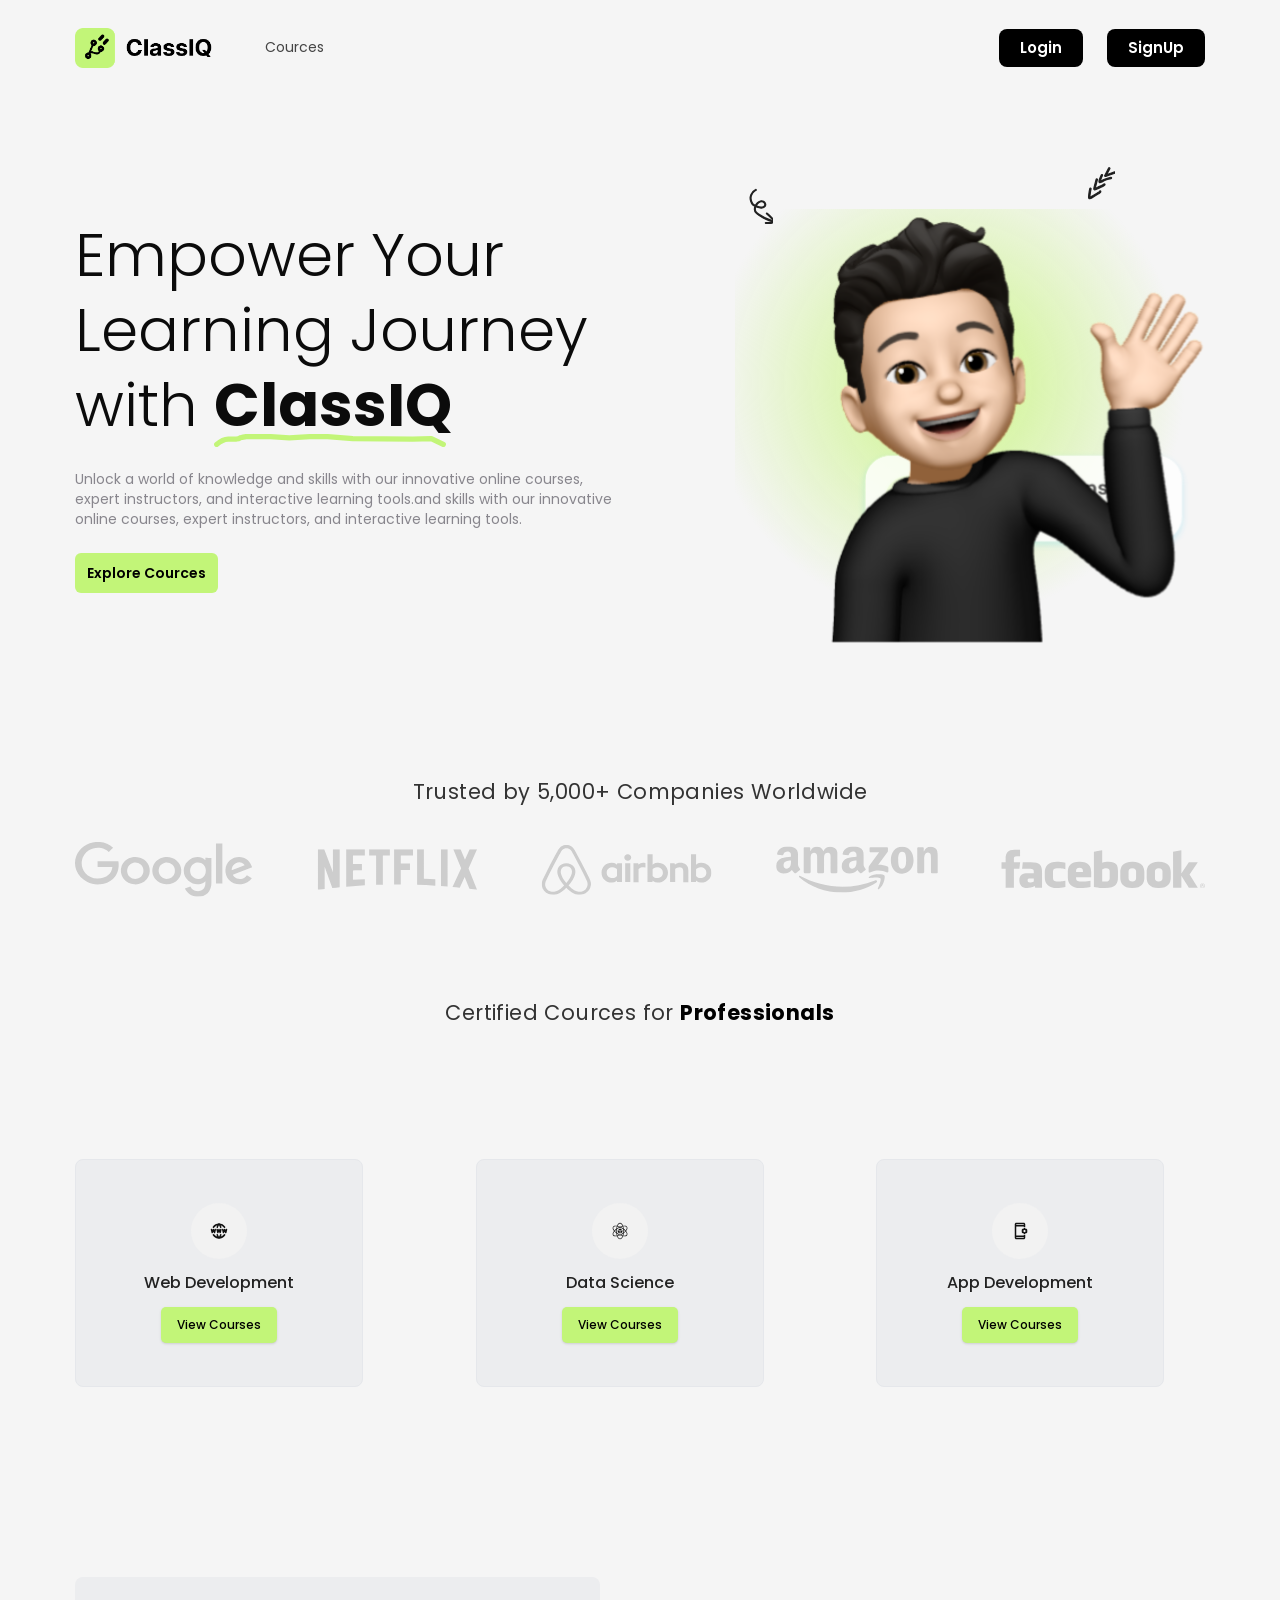
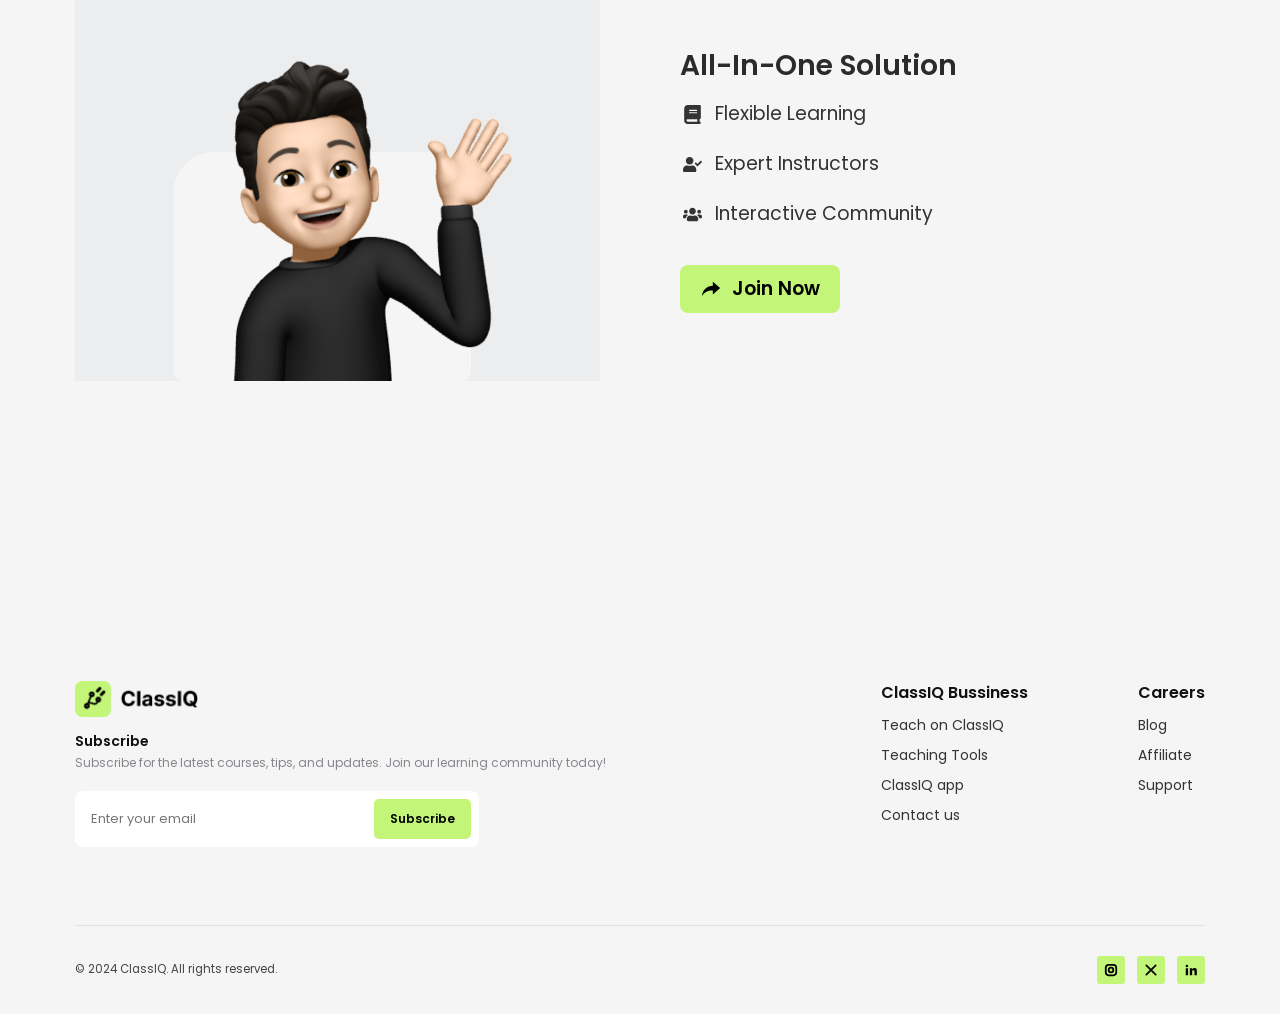
==== index.html @ d876b80f "Initial commit" ====
<!DOCTYPE html>
<html lang="en">

<head>
  <meta charset="UTF-8">
  <meta name="viewport" content="width=device-width, initial-scale=1.0">
  <title>ClassIQ - Empower Your Learning Journey</title>
  <meta name="description" content="Online courses, interactive learning tools, all-in-one solution, flexible learning, interactive community">
  <meta name="keywords" content="ClassIQ, ClassIQ app, ClassIQ Business, ClassIQ Business app, ClassIQ Business app download, ClassIQ Business app download for android, ClassIQ Business app download for ios, ClassIQ Business app download for pc, ClassIQ Business app download for windows, ClassIQ Business app download for mac, ClassIQ Business app download for linux, Teach on ClassIQ, teaching tools, online learning, interactive learning, flexible learning, interactive community, online courses, online classes, online education, online learning platform, online learning app, online learning software, online learning tools, online learning resources, online learning management system, online learning management software">
  <meta name="author" content="ClassIQ Business">
  <link rel="preconnect" href="https://fonts.googleapis.com">
  <link href="https://fonts.googleapis.com/css2?family=Poppins:wght@300;400;500;600;700;800&display=swap"
    rel="stylesheet">
  <link rel="stylesheet" href="css/style.css">
</head>

<body>
<!-- Header -->
  <header class="site-header">
    <div class="container nav">
      <div class="nav-left">
        <a href="index.html" class="brand">
        <span class="brand-icon">
            <img src="assets/logo-CSs2XfzI.png" alt="ClassIQ - Empower Your Learning Journey" data-fallback>
          </span>
      </a>
        <a href="#courses" class="nav-link">Cources</a>
      </div>
      <div class="nav-right">
        <a href="login.html" class="btn btn-dark">Login</a>
        <a href="signup.html" class="btn btn-dark">SignUp</a>
      </div>
    </div>
  </header>
<!-- Header End -->
  <main>
    <!-- Hero -->
    <section class="container hero">
      <div>
        <h1>Empower Your<br>Learning Journey<br>with
          <strong>ClassIQ
            <img src="data:image/svg+xml,%3csvg%20width='262'%20height='15'%20viewBox='0%200%20262%2015'%20fill='none'%20xmlns='http://www.w3.org/2000/svg'%3e%3cpath%20d='M3%2012C8.41799%207.07368%2013.836%205.84211%2015.8677%205.84211H19.254H22.6402H25.3492L28.0582%205.36842L29.4127%204.42105L31.4444%203.94737L36.1852%203H44.3122H63.9524L84.9471%204.42105L107.974%203H128.291L156.735%205.36842L224.46%205.84211L245.455%205.36842L259%2012'%20stroke='%23C2F578'%20stroke-width='6'%20stroke-linecap='round'%20stroke-linejoin='bevel'/%3e%3c/svg%3e" alt="line image" class="highlight-underline" />
          </strong>
        </h1>
        <p>Unlock a world of knowledge and skills with our innovative online courses, expert instructors, and
          interactive learning tools.and skills with our innovative online courses, expert instructors, and interactive
          learning tools.</p>
        <a href="#courses" class="btn btn-lime explore-cources">Explore Cources</a>
      </div>
      <div class="hero-art">
        <svg class="hero__doodle hero__doodle--curl" viewBox="0 0 50 80" fill="none" stroke="currentColor"
          stroke-width="1.400" stroke-linecap="round" stroke-linejoin="round" aria-hidden="true"
          xmlns="http://www.w3.org/2000/svg">
          <path
            d="M27.0622 13.7576C24.3213 15.0766 22.1371 17.5111 20.8952 20.2532C20.3292 21.5251 19.9225 22.8394 19.8081 24.2315C19.6883 25.5368 19.9139 26.934 20.228 28.2125C20.3789 28.8217 20.5899 29.4184 20.8081 29.9886C21.0971 30.7199 21.3861 31.4512 21.7425 32.1434C22.4427 33.4678 23.6138 34.5192 24.8487 35.3315C26.1561 36.1915 27.614 36.8071 29.0806 37.2828C30.7067 37.8009 32.4478 38.2073 34.1533 38.3198C35.9191 38.4199 37.7324 38.0205 39.0778 36.8138C40.2408 35.7576 40.7713 34.1918 40.3544 32.6583C39.9818 31.2789 38.9593 30.0963 37.7564 29.3779C36.4278 28.5976 34.8763 28.4407 33.3835 28.8116C30.2438 29.5978 27.7535 32.4344 26.4567 35.2758C25.7809 36.7461 25.3425 38.3933 25.4178 40.035C25.5178 41.7971 26.2341 43.3819 27.4214 44.6936C28.7007 46.0867 30.3182 47.1716 31.8631 48.2086C33.5266 49.3341 35.2379 50.387 37.0112 51.3141C40.5241 53.1879 44.2422 54.718 48.0594 55.8761C49.0088 56.1572 49.9387 56.4046 50.9022 56.6326C51.7595 56.8323 52.113 55.5039 51.2558 55.3042C44.0397 53.5545 37.1985 50.3967 31.1819 46.0642C29.8691 45.1174 28.4642 44.0891 27.6116 42.6958C26.8565 41.4706 26.6451 40.0202 26.8463 38.6228C27.0687 37.1457 27.6435 35.7339 28.4292 34.492C29.1742 33.2962 30.1318 32.1569 31.2914 31.3275C32.4174 30.5176 33.7329 29.9573 35.1462 29.992C36.3063 30.0162 37.4436 30.6603 38.2374 31.5259C38.9781 32.3774 39.3683 33.477 39.0324 34.5256C38.5991 35.8329 37.234 36.5791 35.9431 36.833C34.2909 37.1615 32.5037 36.7143 30.8954 36.3432C29.5865 36.0233 28.2863 35.5635 27.0481 34.978C25.8435 34.3729 24.6743 33.6349 23.7493 32.6206C22.8704 31.647 22.4163 30.3597 21.9411 29.1521C21.5048 28.0118 21.2829 26.8147 21.1813 25.5927C21.0585 24.4505 21.2404 23.4462 21.564 22.3374C22.3013 19.8877 23.8905 17.5509 25.9813 16.002C26.5478 15.5838 27.1196 15.2523 27.7447 14.935C28.074 14.7665 28.1676 14.3078 27.9921 14.005C27.7972 13.6687 27.3915 13.5892 27.0622 13.7576Z"
            fill="black" />
          <path
            d="M41.436 45.8058C44.037 48.0059 46.4415 50.4097 48.6902 52.9712C49.2342 53.5997 49.7977 54.2618 50.3081 54.9097C50.4978 55.1593 50.7671 55.4301 50.8824 55.7453C50.9657 55.9667 50.8984 56.0057 50.6771 56.089C50.3548 56.2309 50.0201 56.3125 49.6855 56.3941C49.2835 56.5148 48.862 56.6017 48.4406 56.6887C47.6508 56.8769 46.8486 57.0048 46.0269 57.099C44.2099 57.2983 42.3557 57.317 40.5509 57.1496C40.1914 57.1109 39.8586 57.5059 39.8801 57.8531C39.8874 58.2533 40.1903 58.5046 40.5835 58.5239C42.3617 58.6842 44.1557 58.678 45.9461 58.4716C46.8546 58.372 47.7702 58.2458 48.6467 58.0523C49.4631 57.8713 50.3325 57.7043 51.0975 57.3958C51.9562 57.0553 52.4943 56.3166 52.2281 55.3922C51.9674 54.5547 51.2445 53.8502 50.7075 53.1951C49.522 51.7701 48.2692 50.384 46.9686 49.0706C45.5103 47.6013 44.0113 46.1782 42.4309 44.8472C42.1545 44.6029 41.7347 44.5766 41.4639 44.8459C41.1736 45.0816 41.1526 45.5881 41.436 45.8058Z"
            fill="black" />
        </svg>

        <svg class="hero__doodle hero__doodle--sprig" viewBox="0 0 30 34" fill="none" stroke="currentColor"
          stroke-width="1.200" stroke-linecap="round" aria-hidden="true" xmlns="http://www.w3.org/2000/svg">
          <path
            d="M29.5533 4.94173C26.4125 6.01053 23.2716 7.0793 20.1308 8.14809C20.4133 8.43611 20.7224 8.72061 21.0085 9.03529C22.2836 6.58666 23.5819 4.10781 24.8571 1.65918C25.0314 1.33755 24.8112 0.905589 24.4967 0.784621C24.1519 0.640537 23.7964 0.823475 23.6221 1.1451C22.3469 3.59373 21.0486 6.07258 19.7734 8.52121C19.4675 9.07739 20.1587 9.58237 20.6511 9.40838C23.7919 8.33959 26.9328 7.27081 30.0736 6.20202C30.4095 6.07595 30.5697 5.64769 30.4169 5.31529C30.2873 4.95268 29.8928 4.84233 29.5533 4.94173Z"
            fill="black" />
          <path
            d="M25.8618 10.2349C23.457 10.7175 21.0876 11.4666 18.8337 12.4717C17.7067 12.9743 16.5903 13.5568 15.5042 14.1625C15.4278 14.1998 15.2447 14.2513 15.1985 14.3117C15.1291 14.4023 15.1416 14.2921 15.2091 14.3917C15.3174 14.5943 15.298 14.2442 15.3105 14.134C15.476 13.5422 15.6682 12.9469 15.887 12.348C16.3638 11.0366 16.8974 9.74468 17.4915 8.49902C17.8756 7.71538 16.6406 7.2013 16.2564 7.98494C15.6588 9.20394 15.1216 10.4692 14.6715 11.7771C14.4563 12.4026 14.241 13.0281 14.0559 13.6768C13.8904 14.2686 13.7995 15.0132 14.3432 15.4293C14.9171 15.8685 15.5659 15.6466 16.1205 15.3286C16.7018 15.0071 17.2831 14.6857 17.8679 14.3908C19.0873 13.7675 20.3476 13.2472 21.6417 12.7767C23.0654 12.2618 24.5336 11.8766 26.0124 11.5715C26.3555 11.4987 26.6399 11.1896 26.5903 10.8163C26.5744 10.4929 26.2084 10.1888 25.8618 10.2349Z"
            fill="black" />
          <path
            d="M18.9262 17.0447C18.0319 17.869 16.841 18.2987 15.7673 18.7942C14.5408 19.3642 13.3178 19.961 12.0913 20.531C11.4798 20.8294 10.8914 21.0976 10.2799 21.3959C10.1768 21.4368 10.0737 21.4776 9.97418 21.5451C9.79464 21.6232 9.89066 21.5291 9.92441 21.5789C9.92086 21.5522 10.1056 21.7175 10.1056 21.7175C10.1056 21.7175 10.2249 21.1862 10.2409 21.1027C10.5809 19.7823 10.9208 18.4619 11.2607 17.1415C11.6594 15.6505 12.0314 14.163 12.43 12.672C12.5172 12.3077 12.1743 11.9735 11.8669 11.9058C11.4795 11.8488 11.1915 12.1313 11.1007 12.4689C10.7252 13.9297 10.3532 15.4172 9.95098 16.8815C9.57545 18.3423 9.14304 19.7835 8.82438 21.2639C8.69263 21.9054 8.86833 22.6146 9.55072 22.8495C10.2331 23.0843 10.9531 22.5816 11.5415 22.3135C12.8942 21.6723 14.2203 21.0348 15.573 20.3937C16.3143 20.0509 17.0786 19.678 17.8199 19.3352C18.5078 18.9996 19.1922 18.6372 19.7753 18.1256C20.0402 17.8733 20.1239 17.4824 19.8947 17.1872C19.6656 16.8921 19.1946 16.8191 18.9262 17.0447Z"
            fill="black" />
          <path
            d="M14.4803 24.4188C14.4785 24.609 14.3789 24.6765 14.2331 24.8044C13.9611 25.0034 13.6323 25.1827 13.3301 25.3586C12.7292 25.7369 12.0982 26.0921 11.4973 26.4705C10.2423 27.2343 8.98723 27.998 7.70553 28.7654C7.05135 29.1508 6.40072 29.5629 5.74655 29.9483C5.52078 30.0869 5.32168 30.2219 5.08882 30.3071C5.01239 30.3444 4.95907 30.3515 4.85242 30.3657C4.85242 30.3657 4.71912 30.3834 4.7991 30.3728C4.7991 30.3728 4.82576 30.3692 4.82931 30.3959C4.74224 30.3532 4.74224 30.3532 4.80265 30.3994C4.74748 30.5967 4.85242 30.3657 4.83285 30.4225C4.85597 30.3923 4.81867 30.3159 4.81513 30.2892C4.82406 30.1524 4.83654 30.0422 4.84548 29.9054C4.87583 29.5215 4.90618 29.1376 4.96319 28.7502C5.03453 28.0624 5.12899 27.3444 5.22699 26.6531C5.45149 25.0767 5.72932 23.4932 6.09067 21.9258C6.17789 21.5615 5.86166 21.2237 5.52755 21.1596C5.14013 21.1026 4.85211 21.3851 4.76134 21.7227C4.40353 23.3168 4.12571 24.9003 3.90475 26.5033C3.79427 27.3048 3.68379 28.1063 3.63017 28.9274C3.56592 29.6685 3.31321 30.6246 3.83194 31.2611C4.83921 32.5109 6.67567 31.0186 7.60185 30.4342C9.03287 29.5656 10.4639 28.6971 11.8949 27.8285C12.6984 27.3418 13.5019 26.8551 14.3054 26.3684C14.9561 25.9563 15.82 25.5159 15.8363 24.6184C15.8435 24.2647 15.6606 23.9092 15.2732 23.8521C14.8857 23.7951 14.484 24.0385 14.4803 24.4188Z"
            fill="black" />
        </svg>
        <img src="assets/user-pic-second.png" alt="Smiling instructor waving" data-fallback>
      </div>
    </section>
    <!-- Hero End -->

    <!-- Trusted -->
    <section class="container trusted">
      <h2 class="section-title">Trusted by 5,000+ Companies Worldwide</h2>
      <div class="logos">
          <img src="/assets/google-76-GYqTX.svg" alt="google image" class="h-full object-cover" />
        <img
            src="data:image/svg+xml,%3csvg%20width='161'%20height='41'%20viewBox='0%200%20161%2041'%20fill='none'%20xmlns='http://www.w3.org/2000/svg'%3e%3cg%20clip-path='url(%23clip0_9_57)'%3e%3cpath%20d='M151.512%2019.5213L160.031%2040.8142C157.52%2040.4757%20155.011%2040.0516%20152.456%2039.6696L147.657%2027.9045L142.726%2038.6984C140.306%2038.3164%20137.929%2038.1892%20135.509%2037.8925L144.161%2019.2681L136.314%200.178955H143.577L147.97%2010.8444L152.678%200.178955H160.029L151.512%2019.5213ZM130.578%200.178955H123.987V37.0893C126.14%2037.2167%20128.38%2037.3006%20130.578%2037.5539V0.178955ZM118.294%2036.6654C112.287%2036.2847%20106.279%2035.9475%20100.137%2035.8188V0.179119H106.861V29.8088C110.717%2029.8928%20114.572%2030.1882%20118.294%2030.3574V36.6654ZM92.9625%2014.6139V20.9625H83.7724V35.3961H77.1388V0.178955H95.968V6.52751H83.7738V14.6141H92.9639L92.9625%2014.6139ZM65.8397%206.52751V35.7348C63.5974%2035.7348%2061.3122%2035.7348%2059.1143%2035.8188V6.52751H52.1651V0.178955H72.8318V6.52751H65.8397ZM44.9031%2021.2998C41.9448%2021.2998%2038.4472%2021.2998%2035.9366%2021.4285V30.8666C39.8818%2030.612%2043.827%2030.3167%2047.8165%2030.1895V36.2847L29.2126%2037.6826V0.178955H47.8153V6.52751H35.9365V15.0785C38.5374%2015.0785%2042.5271%2014.9513%2044.9028%2014.9513V21.3011L44.9031%2021.2998ZM7.64595%2017.7442V39.9242C5.22719%2040.1789%203.07378%2040.4755%200.788391%2040.8142V0.178955H7.19978L15.9411%2023.2491V0.178955H22.6665V38.1892C20.2907%2038.5712%2017.8692%2038.6984%2015.3141%2039.0358L7.64595%2017.7442Z'%20fill='%23ACAAB4'/%3e%3c/g%3e%3cdefs%3e%3cclipPath%20id='clip0_9_57'%3e%3crect%20width='159.242'%20height='40.7149'%20fill='white'%20transform='translate(0.788391%200.138245)'/%3e%3c/clipPath%3e%3c/defs%3e%3c/svg%3e"
            alt="netflix image"
            class="h-full object-cover"
        />
        <img src="/assets/airbnb-xj5n9VEq.svg" alt="airbnb image" class="h-full object-cover" />
        <img src="/assets/amazon-CaYRF8YW.svg" alt="amazon image" class="h-full object-cover"/>
        <img src="/assets/facebook-hlZ2xRpS.svg" alt="facebook image" class="h-full object-cover" />
      </div>
    </section>
    <!-- Trusted End -->

    <!-- Courses -->
    <section class="container courses" id="courses">
      <h2 class="section-title">Certified Cources for <strong>Professionals</strong></h2>
      <div class="course-grid">
        <article class="course-card">
          <div class="course-icon">
           <svg stroke="currentColor" fill="none" stroke-width="2" viewBox="0 0 24 24" stroke-linecap="round" stroke-linejoin="round" class="text-lg" height="1em" width="1em" xmlns="http://www.w3.org/2000/svg"><path d="M19.5 7a9 9 0 0 0 -7.5 -4a8.991 8.991 0 0 0 -7.484 4"></path><path d="M11.5 3a16.989 16.989 0 0 0 -1.826 4"></path><path d="M12.5 3a16.989 16.989 0 0 1 1.828 4"></path><path d="M19.5 17a9 9 0 0 1 -7.5 4a8.991 8.991 0 0 1 -7.484 -4"></path><path d="M11.5 21a16.989 16.989 0 0 1 -1.826 -4"></path><path d="M12.5 21a16.989 16.989 0 0 0 1.828 -4"></path><path d="M2 10l1 4l1.5 -4l1.5 4l1 -4"></path><path d="M17 10l1 4l1.5 -4l1.5 4l1 -4"></path><path d="M9.5 10l1 4l1.5 -4l1.5 4l1 -4"></path></svg>
            </div>
          <h3>Web Development</h3>
          <a href="dashboard.html#courses" class="btn btn-lime">View Courses</a>
        </article>
        <article class="course-card">
          <div class="course-icon">
            <svg stroke="currentColor" fill="currentColor" stroke-width="0" viewBox="0 0 512 512" class="text-lg" height="1em" width="1em" xmlns="http://www.w3.org/2000/svg"><path d="M256.977 22.395c-16.8 0-32.49 7.65-45.864 20.177-13.372 12.53-24.82 29.98-34.363 51.117-2 4.428-3.91 9.03-5.736 13.777-5.035-.793-9.986-1.442-14.83-1.926-5.77-.575-11.4-.932-16.87-1.06-16.42-.39-31.427 1.275-44.58 5.262-17.536 5.317-32.006 15.083-40.406 29.63-8.4 14.55-9.62 31.964-5.457 49.81 4.165 17.845 13.552 36.484 27.087 55.318 2.84 3.95 5.874 7.912 9.076 11.873-3.198 3.957-6.228 7.913-9.064 11.86-13.536 18.833-22.923 37.472-27.087 55.318-4.164 17.846-2.943 35.26 5.457 49.807 8.4 14.55 22.87 24.315 40.406 29.63 17.537 5.318 38.373 6.507 61.45 4.202 4.838-.484 9.78-1.13 14.808-1.922 1.83 4.755 3.743 9.366 5.746 13.802 9.543 21.14 20.99 38.587 34.363 51.116 13.373 12.528 29.065 20.18 45.864 20.18 16.798 0 32.49-7.652 45.863-20.18 13.372-12.53 24.82-29.977 34.363-51.116 2.003-4.436 3.916-9.045 5.746-13.8 5.022.79 9.96 1.437 14.794 1.92 23.078 2.304 43.915 1.115 61.45-4.202 17.538-5.316 32.008-15.082 40.408-29.63 8.4-14.55 9.62-31.962 5.457-49.807-4.165-17.845-13.553-36.484-27.087-55.318-2.837-3.946-5.867-7.902-9.065-11.86 3.202-3.96 6.237-7.92 9.076-11.872 13.535-18.834 22.922-37.473 27.086-55.318 4.164-17.846 2.943-35.26-5.457-49.81-8.4-14.547-22.87-24.313-40.406-29.63-13.152-3.987-28.16-5.652-44.578-5.263-5.474.128-11.105.485-16.874 1.06-4.84.484-9.787 1.133-14.817 1.925-1.828-4.746-3.738-9.347-5.737-13.776-9.543-21.14-20.99-38.59-34.363-51.118-13.373-12.528-29.065-20.177-45.863-20.177zm0 18.687c11.205 0 22.192 4.923 33.086 15.13 10.893 10.205 21.297 25.653 30.107 45.167 1.404 3.11 2.765 6.334 4.086 9.643-21.417 4.762-44.1 12.068-67.285 21.83-23.18-9.76-45.86-17.064-67.273-21.826 1.322-3.31 2.68-6.536 4.086-9.648 8.81-19.515 19.214-34.963 30.108-45.17 10.894-10.205 21.88-15.128 33.087-15.128zm-123.59 82.057c1.804-.018 3.637-.006 5.498.036 4.96.11 10.117.43 15.443.963 3.406.34 6.887.775 10.424 1.288-6.586 20.927-11.6 44.222-14.742 69.18-20.048 15.2-37.718 31.194-52.55 47.363-2.212-2.805-4.33-5.6-6.327-8.378-12.495-17.386-20.67-34.12-24.063-48.658-3.392-14.538-2.16-26.513 3.442-36.217 5.602-9.704 15.36-16.757 29.644-21.088 9.375-2.843 20.6-4.375 33.23-4.49zm247.168 0c12.63.115 23.855 1.647 33.23 4.49 14.286 4.33 24.04 11.383 29.643 21.087 5.602 9.704 6.835 21.68 3.443 36.217-3.39 14.537-11.57 31.272-24.063 48.658-1.997 2.778-4.113 5.573-6.325 8.38-14.83-16.167-32.495-32.157-52.537-47.355-3.14-24.962-8.16-48.26-14.746-69.19 3.533-.513 7.01-.95 10.413-1.288 5.326-.533 10.483-.853 15.444-.964 1.86-.042 3.693-.054 5.498-.037zm-49.92 5.64c4.97 15.438 9.085 32.472 12.156 50.7-9.716-6.567-19.876-12.932-30.446-19.035-10.565-6.1-21.15-11.713-31.69-16.843 17.32-6.455 34.127-11.407 49.98-14.82zm-147.317.003c15.85 3.414 32.655 8.366 49.97 14.82-10.54 5.13-21.125 10.743-31.69 16.842-10.566 6.1-20.72 12.462-30.434 19.024 3.07-18.223 7.184-35.253 12.154-50.687zm73.653 24.46c15.207 6.708 30.643 14.504 46.03 23.388 15.393 8.888 29.87 18.36 43.285 28.18 1.796 16.527 2.762 33.798 2.762 51.57 0 17.762-.963 35.026-2.758 51.546-13.415 9.818-27.89 19.288-43.278 28.174-15.39 8.885-30.83 16.684-46.04 23.392-15.212-6.708-30.652-14.507-46.042-23.392-15.385-8.883-29.854-18.35-43.264-28.164-1.795-16.523-2.76-33.79-2.76-51.557 0-17.775.965-35.048 2.762-51.577 13.413-9.817 27.885-19.288 43.273-28.172 15.388-8.883 30.824-16.68 46.03-23.386zm1.264 28.116l-53.502 33.017 53.502 33.02 53.502-33.02-53.502-33.018zm-110.76 39.134c-.827 11.698-1.257 23.68-1.257 35.885 0 12.198.43 24.172 1.258 35.864-14.25-11.77-26.943-23.85-37.827-35.873 10.884-12.022 23.577-24.104 37.827-35.876zm219.005.01c14.243 11.77 26.933 23.847 37.813 35.867-10.88 12.02-23.57 24.097-37.813 35.864.826-11.688 1.256-23.66 1.256-35.855 0-12.204-.43-24.18-1.257-35.876zm-173.8 8.394v65.198l56.19 34.677v-65.195l-56.19-34.68zm131.058.034l-56.177 34.67v65.164l56.178-34.67v-65.164zm-226.28 41.84c14.834 16.17 32.502 32.16 52.548 47.36 3.14 24.955 8.156 48.248 14.74 69.175-3.53.51-7.006.947-10.406 1.287-21.304 2.127-39.887.84-54.172-3.49-14.286-4.33-24.04-11.386-29.643-21.09-5.602-9.705-6.835-21.68-3.443-36.217 3.392-14.537 11.568-31.272 24.063-48.658 1.993-2.775 4.107-5.566 6.314-8.367zm319.024.003c2.207 2.8 4.32 5.59 6.313 8.364 12.494 17.385 20.67 34.12 24.062 48.657 3.392 14.537 2.162 26.512-3.44 36.217-5.604 9.704-15.36 16.76-29.646 21.09-14.284 4.33-32.864 5.617-54.168 3.49-3.397-.34-6.868-.775-10.395-1.285 6.585-20.932 11.6-44.23 14.74-69.19 20.04-15.196 37.706-31.182 52.535-47.345zm-73.687 62.483c-3.07 18.226-7.184 35.26-12.154 50.697-15.854-3.413-32.663-8.368-49.984-14.822 10.542-5.132 21.13-10.746 31.7-16.848 10.567-6.1 20.724-12.464 30.44-19.027zm-171.635.01c9.71 6.56 19.862 12.92 30.424 19.017 10.57 6.102 21.16 11.716 31.7 16.848-17.316 6.453-34.12 11.407-49.973 14.82-4.97-15.434-9.08-32.464-12.15-50.685zm86.37.85l.68.42.677-.42h-1.356zm-.56 45.767c23.19 9.76 45.874 17.065 67.294 21.826-1.324 3.32-2.686 6.55-4.094 9.67-8.81 19.513-19.214 34.96-30.108 45.167-10.893 10.206-21.88 15.13-33.085 15.13-11.206 0-22.193-4.924-33.086-15.13-10.893-10.206-21.297-25.654-30.107-45.168-1.408-3.12-2.77-6.352-4.095-9.67 21.416-4.762 44.098-12.066 67.283-21.825z"></path></svg>
            </div>
          <h3>Data Science</h3>
          <a href="dashboard.html#courses" class="btn btn-lime">View Courses</a>
        </article>
        <article class="course-card">
          <div class="course-icon">
            <svg stroke="currentColor" fill="currentColor" stroke-width="0" viewBox="0 0 24 24" class="text-lg" height="1em" width="1em" xmlns="http://www.w3.org/2000/svg"><path fill="none" d="M0 0h24v24H0z"></path><path fill="none" d="M7 20h10v1H7zM7 3h10v1H7z"></path><path d="m21.81 12.74-.82-.63v-.22l.8-.63c.16-.12.2-.34.1-.51l-.85-1.48a.395.395 0 0 0-.35-.2c-.05 0-.1.01-.15.03l-.95.38c-.08-.05-.11-.07-.19-.11l-.15-1.01a.408.408 0 0 0-.4-.36h-1.71c-.2 0-.37.15-.4.34l-.14 1.01c-.03.02-.07.03-.1.05l-.09.06-.95-.38a.401.401 0 0 0-.5.17l-.85 1.48c-.1.17-.06.39.1.51l.8.63v.23l-.8.63a.39.39 0 0 0-.1.51l.85 1.48c.07.13.21.2.35.2.05 0 .1-.01.15-.03l.95-.37c.08.05.12.07.2.11l.15 1.01c.03.2.2.34.4.34h1.71c.2 0 .37-.15.4-.34l.15-1.01c.03-.02.07-.03.1-.05l.09-.06.95.38a.401.401 0 0 0 .5-.17l.85-1.48a.39.39 0 0 0-.1-.51zM18 13.5c-.83 0-1.5-.67-1.5-1.5s.67-1.5 1.5-1.5 1.5.67 1.5 1.5-.67 1.5-1.5 1.5zM17 18H7V6h10v1h2V3c0-1.1-.9-2-2-2H7c-1.1 0-2 .9-2 2v18c0 1.1.9 2 2 2h10c1.1 0 2-.9 2-2v-4h-2v1zM7 3h10v1H7V3zm10 18H7v-1h10v1z"></path></svg>
            </div>
          <h3>App Development</h3>
          <a href="dashboard.html#courses" class="btn btn-lime">View Courses</a>
        </article>
      </div>
    </section>
    <!-- Courses End -->

    <!-- All in one -->
    <section class="container allinone">
      <div class="allinone-img">
        <img src="assets/user-pic.png" alt="Smiling instructor waving" data-fallback>
      </div>
      <div>
        <h2>All-In-One Solution</h2>
        <ul class="features">
          <li><span class="f-icon">
            <svg stroke="currentColor" fill="currentColor" stroke-width="0" viewBox="0 0 448 512" class="text-lg" height="1em" width="1em" xmlns="http://www.w3.org/2000/svg"><path d="M96 0C43 0 0 43 0 96V416c0 53 43 96 96 96H384h32c17.7 0 32-14.3 32-32s-14.3-32-32-32V384c17.7 0 32-14.3 32-32V32c0-17.7-14.3-32-32-32H384 96zm0 384H352v64H96c-17.7 0-32-14.3-32-32s14.3-32 32-32zm32-240c0-8.8 7.2-16 16-16H336c8.8 0 16 7.2 16 16s-7.2 16-16 16H144c-8.8 0-16-7.2-16-16zm16 48H336c8.8 0 16 7.2 16 16s-7.2 16-16 16H144c-8.8 0-16-7.2-16-16s7.2-16 16-16z"></path></svg>
          </span>Flexible Learning</li>
          <li><span class="f-icon">
            <svg stroke="currentColor" fill="currentColor" stroke-width="0" viewBox="0 0 640 512" class="text-lg" height="1em" width="1em" xmlns="http://www.w3.org/2000/svg"><path d="M224 256c70.7 0 128-57.3 128-128S294.7 0 224 0 96 57.3 96 128s57.3 128 128 128zm89.6 32h-16.7c-22.2 10.2-46.9 16-72.9 16s-50.6-5.8-72.9-16h-16.7C60.2 288 0 348.2 0 422.4V464c0 26.5 21.5 48 48 48h352c26.5 0 48-21.5 48-48v-41.6c0-74.2-60.2-134.4-134.4-134.4zm323-128.4l-27.8-28.1c-4.6-4.7-12.1-4.7-16.8-.1l-104.8 104-45.5-45.8c-4.6-4.7-12.1-4.7-16.8-.1l-28.1 27.9c-4.7 4.6-4.7 12.1-.1 16.8l81.7 82.3c4.6 4.7 12.1 4.7 16.8.1l141.3-140.2c4.6-4.7 4.7-12.2.1-16.8z"></path></svg>
          </span>Expert Instructors</li>
          <li><span class="f-icon"><svg stroke="currentColor" fill="currentColor" stroke-width="0" viewBox="0 0 640 512" class="text-lg" height="1em" width="1em" xmlns="http://www.w3.org/2000/svg"><path d="M96 224c35.3 0 64-28.7 64-64s-28.7-64-64-64-64 28.7-64 64 28.7 64 64 64zm448 0c35.3 0 64-28.7 64-64s-28.7-64-64-64-64 28.7-64 64 28.7 64 64 64zm32 32h-64c-17.6 0-33.5 7.1-45.1 18.6 40.3 22.1 68.9 62 75.1 109.4h66c17.7 0 32-14.3 32-32v-32c0-35.3-28.7-64-64-64zm-256 0c61.9 0 112-50.1 112-112S381.9 32 320 32 208 82.1 208 144s50.1 112 112 112zm76.8 32h-8.3c-20.8 10-43.9 16-68.5 16s-47.6-6-68.5-16h-8.3C179.6 288 128 339.6 128 403.2V432c0 26.5 21.5 48 48 48h288c26.5 0 48-21.5 48-48v-28.8c0-63.6-51.6-115.2-115.2-115.2zm-223.7-13.4C161.5 263.1 145.6 256 128 256H64c-35.3 0-64 28.7-64 64v32c0 17.7 14.3 32 32 32h65.9c6.3-47.4 34.9-87.3 75.2-109.4z"></path></svg></span>Interactive Community</li>
        </ul>
        <a href="signup.html" class="btn btn-lime join-btn">
          <svg width="22" height="22" viewBox="0 0 24 24" fill="#000">
            <path d="M14 4l8 7-8 7v-4.5C8 13.5 4.5 15.5 2 20c.8-6.500 4.500-11 12-11.500z" />
          </svg>
          Join Now
        </a>
      </div>
    </section>
  </main>
    <!-- All in one End -->

  <!-- Footer -->
  <footer class="site-footer">
    <div class="container">
      <div class="footer-top">
        <div class="footer-left">
          <a href="index.html" class="brand">
            <span class="brand-icon">
              <img src="assets/logo-CSs2XfzI.png" alt="ClassIQ - Empower Your Learning Journey" data-fallback>
            </span>
          </a>
          <h4>Subscribe</h4>
          <p>Subscribe for the latest courses, tips, and updates. Join our learning community today!</p>
          <form class="sub-form subscribe" id="subscribeForm" novalidate>
            <input type="email" id="subEmail" placeholder="Enter your email" aria-label="Email address">
            <button type="submit" class="btn btn-lime">Subscribe</button>
          </form>
          <div class="sub-msg" id="subMsg"></div>
        </div>

        <div class="footer-cols">
          <div>
            <h3>ClassIQ Bussiness</h3>
            <a href="#">Teach on ClassIQ</a>
            <a href="#">Teaching Tools</a>
            <a href="#">ClassIQ app</a>
            <a href="#">Contact us</a>
          </div>
          <div>
            <h3>Careers</h3>
            <a href="#">Blog</a>
            <a href="#">Affiliate</a>
            <a href="#">Support</a>
          </div>
        </div>
      </div>

      <div class="footer-bottom">
        <span>© 2024 ClassIQ. All rights reserved.</span>
        <div class="social">
          <a href="#" aria-label="Instagram"><svg width="14" height="14" viewBox="0 0 24 24" fill="none" stroke="#000"
              stroke-width="3">
              <rect x="3" y="3" width="18" height="18" rx="5" />
              <circle cx="12" cy="12" r="4" />
            </svg></a>
          <a href="#" aria-label="X"><svg width="14" height="14" viewBox="0 0 24 24" fill="none" stroke="#000"
              stroke-width="3" stroke-linecap="round">
              <path d="M4 4l16 16M20 4L4 20" />
            </svg></a>
          <a href="#" aria-label="LinkedIn"><svg width="14" height="14" viewBox="0 0 24 24" fill="#000">
              <rect x="3" y="9" width="4" height="12" />
              <circle cx="5" cy="5" r="2.2" />
              <path
                d="M10 9h4v2c1-1.600 2.500-2.300 4.500-2.300 3 0 3.500 2 3.500 5V21h-4v-6c0-1.500-.5-2.500-2-2.500S14 13.500 14 15v6h-4z" />
            </svg></a>
        </div>
      </div>
    </div>
  </footer>
  <!-- Footer End -->

  <div class="toast" id="toast"></div>
  <script src="js/script.js"></script>
</body>

</html>
---- css/style.css ----
:root {
  --bg: #f5f5f5;
  --card: #ecedef;
  --lime: #c2f578;
  --ink: #000;
  --muted: #88868d;
  --error: #d93025;
  --tw-text-opacity: 1;
}
* {
  box-sizing: border-box;
  margin: 0;
  padding: 0;
}
*::selection {
    --tw-bg-opacity: 1;
    background-color: rgb(194 245 120 / var(--tw-bg-opacity));
    color: rgb(0 0 0 / var(--tw-text-opacity));
}
html {
  scroll-behavior: smooth;
}
body {
  font-family: "Poppins", sans-serif;
  background: var(--bg);
  color: #111;
  line-height: 1.5;
  overflow-x: hidden;
}
a {
  color: inherit;
  text-decoration: none;
}
img {
  max-width: 100%;
  display: block;
}
.container {
  width: min(1130px, 100% - 64px);
  margin-inline: auto;
}

/* ---------- Header ---------- */
.site-header {
  padding: 28px 0;
}
.nav {
  display: flex;
  align-items: center;
  justify-content: space-between;
}
.nav-left {
  display: flex;
  align-items: center;
  gap: 52px;
}
.brand {
  display: flex;
  align-items: center;
  gap: 12px;
  font-weight: 600;
  font-size: 22px;
  width: 137.95px;
}
.brand-icon {
  display: grid;
  place-items: center;
}
.nav-link {
  font-size: 14px;
  color: #444;
}
.nav-link:hover {
  color: #000;
}
.nav-right {
  display: flex;
  gap: 24px;
}
.btn {
  display: inline-flex;
  align-items: center;
  justify-content: center;
  gap: 10px;
  border: 0;
  cursor: pointer;
  font-family: inherit;
  font-weight: 600;
  transition: transform 0.15s, box-shadow 0.15s, filter 0.15s;
}
.btn:hover {
  transform: translateY(-2px);
  filter: brightness(0.97);
}
.btn-dark {
  background: #000;
  color: #fff;
  border-radius: 8px;
  padding: 8px 21px;
  font-size: 15px;
}
.btn-lime {
  background: var(--lime);
  color: #000;
  border-radius: 6px;
}

/* ---------- Hero ---------- */
.hero {
  position: relative;
  display: grid;
  grid-template-columns: 1.1fr 0.9fr;
  align-items: center;
  min-height: 620px;
}
.hero h1 {
  font-size: clamp(38px, 5vw, 3.75rem);
  font-weight: 300;
  line-height: 1.25;
  color: #0b0b0b;
}
.hero h1 strong {
  font-weight: 700;
  position: relative;
  display: inline-block;
}
.hero h1 strong .highlight-underline {
    width: 232.13px;
    position: absolute;
    bottom: -4px;
}
.hero h1 strong svg {
  position: absolute;
  left: 0;
  bottom: -6px;
  width: 100%;
  height: 12px;
}
.hero p {
    font-size: .875rem;
    line-height: 1.25rem;
  color: var(--muted);
  max-width: 540px;
  margin: 26px 0 24px;
}
.explore-cources{
  padding-top: .625rem;
  padding-bottom: .625rem;
  padding-left: .75rem;
  padding-right: .75rem;
  font-size: .875rem;
  line-height: 1.25rem;
}
.hero .btn-lime {
  padding-top: .625rem;
  padding-bottom: .625rem;
  padding-left: .75rem;
  padding-right: .75rem;
}
.hero-art {
  position: relative;
  justify-self: end;
  max-width: 470px;
  margin-right: calc(-1 * min(100px, var(--gutter)));
}
.hero__doodle {
  position: absolute;
  z-index: 1;
  color: #222;
}
.hero-art::before {
  content: "";
  position: absolute;
  inset: 40px 0 0 0;
  background: radial-gradient(
    circle at 45% 40%,
    rgba(196, 245, 115, 0.85),
    rgba(196, 245, 115, 0) 65%
  );
  z-index: 0;
}
.hero-art img {
  position: relative;
  z-index: 1;
  height: 100%;
  object-fit: contain;
  object-position: bottom;
}
.doodle {
  position: absolute;
  z-index: 1;
  color: #222;
}
.doodle.d1 {
  left: 6%;
  top: 12%;
}
.doodle.d2 {
  right: 6%;
  top: 8%;
}

/* ---------- Trusted ---------- */
.section-title {
  text-align: center;
  font-size: 21px;
  font-weight: 400;
  letter-spacing: 0.4px;
  color: #333;
}
.section-title strong {
  font-weight: 700;
  color: #000;
}
.trusted {
  margin-top: 60px;
}
.logos {
  display: flex;
  justify-content: space-between;
  align-items: center;
  margin-top: 34px;
  opacity: 0.55;
  filter: grayscale(1);
}
.logos span {
  font-size: 38px;
  font-weight: 600;
  color: #555;
  letter-spacing: -1px;
}
.logos .l-google {
  font-weight: 500;
}
.logos .l-netflix {
  font-weight: 800;
  letter-spacing: 1px;
  font-family: "Poppins", sans-serif;
  transform: scaleY(1.15);
}
.logos .l-airbnb {
  font-size: 32px;
  font-weight: 500;
}
.logos .l-amazon {
  font-size: 36px;
}
.logos .l-fb {
  font-weight: 700;
  letter-spacing: -2px;
}

/* ---------- Courses ---------- */
.courses {
  margin-top: 100px;
}
.course-grid {
  display: grid;
  grid-template-columns: repeat(3, 1fr);
  gap: 72px 72px;
  margin-top: 130px;
}
.course-card {
  background: var(--card);
  border-radius: .5rem;
  height: 228px;
  display: flex;
  width: 18rem;
  flex-direction: column;
  border-style: solid;
  border-color: #e5e7eb;
  align-items: center;
  border-width: 1px;
  justify-content: center;
  gap: 12px;
  transition: transform 0.2s, box-shadow 0.2s;
}
.course-card:hover {
  transform: translateY(-6px);
  box-shadow: 0 12px 24px rgba(0, 0, 0, 0.12);
}
.course-icon {
  width: 56px;
  height: 56px;
  background: #f2f2f2;
  border-radius: 999px;
  display: grid;
  place-items: center;
}
.course-icon svg{
    font-size: 1.125rem;
    line-height: 1.75rem;
}
.course-card h3 {
  font-size: 16px;
  font-weight: 500;
  color: #222;
}
.course-card .btn {
  padding-top: .625rem;
  padding-bottom: .625rem;
  padding-left: 1rem;
  padding-right: 1rem;
  font-size: .75rem;
  line-height: 1rem;
  font-weight: 500;
  border-radius: 5px;
      box-shadow: 0 0 #000000, 0 0 #000000, 0 1px 3px 0 rgb(0 0 0 / .1), 0 1px 2px -1px rgb(0 0 0 / .1);
}

/* ---------- All in one ---------- */
.allinone {
  display: grid;
  grid-template-columns: 1fr 1fr;
  align-items: center;
  gap: 80px;
  margin-top: 190px;
}
.allinone-img {
  background: var(--card);
  border-radius: 8px 8px 0 0;
  height: 404px;
  display: flex;
  align-items: flex-end;
  justify-content: center;
  overflow: hidden;
}
.allinone-img img {
  height: 88%;
  object-fit: contain;
}
.allinone h2 {
  font-size: 28px;
  font-weight: 600;
  color: #2b2b2b;
  margin-bottom: 6px;
}
.features {
  list-style: none;
  display: grid;
  gap: 6px;
}
.features li {
  display: flex;
  align-items: center;
  gap: 10px;
  font-size: 19px;
  color: #333;
}
.join-btn {
  margin-top: 28px;
    padding-left: 1.25rem;
    padding-right: 1.25rem;
    padding-top: .625rem;
    padding-bottom: .625rem;
  font-size: 19px;
    border-radius: .5rem;
}
.f-icon {
  width: 25px;
  height: 44px;
  border-radius: 8px;
  display: grid;
  place-items: center;
}
.allinone .btn-lime {
  margin-top: 28px;
    padding-left: 1.25rem;
    padding-right: 1.25rem;
    padding-top: .625rem;
    padding-bottom: .625rem;
  font-size: 19px;
    border-radius: .5rem;
}

/* ---------- Footer ---------- */
.site-footer {
  margin-top: 300px;
  padding-bottom: 30px;
}
.footer-top {
  display: flex;
  justify-content: space-between;
  gap: 40px;
  flex-wrap: wrap;
}
.footer-left .brand {
  font-size: 18px;
}
.footer-left .brand-icon {
  width: 124px;
}
.footer-left h4 {
    font-size: .875rem;
    line-height: 1.25rem;
  font-weight: 600;
  margin-top: 14px;
}
.footer-left p {
font-size: .75rem;
line-height: 1rem;
  color: var(--muted);
  margin-top: 4px;
}

.sub-form {
  margin-top: 1.25rem;
  background: #fff;
  border-radius: 8px;
    padding: .5rem;
  display: flex;
  align-items: center;
    width: 404px;
  max-width: 100%;
}
.sub-form input {
  flex: 1;
  border: 0;
  outline: 0;
  font-family: inherit;
  font-size: .8125rem;
  padding: .5rem;
  background: transparent;
  min-width: 0;
}
.sub-form .btn {
    padding-top: .75rem;
    padding-bottom: .75rem;
        padding-left: 1rem;
    padding-right: 1rem;
    font-size: .75rem;
    line-height: 1rem;
  font-weight: 600;
  border-radius: 5px;
}
.sub-msg {
  font-size: 11px;
  margin-top: 6px;
  min-height: 16px;
}
.footer-cols {
  display: flex;
  gap: 110px;
}
.footer-cols h3 {
  font-size: 16px;
  font-weight: 600;
  margin-bottom: 10px;
}
.footer-cols a {
  display: block;
font-size: .875rem;
    line-height: 1.25rem;
  color: #333;
  margin-bottom: 10px;
}
.footer-cols a:hover {
  text-decoration: underline;
}
.footer-bottom {
  margin-top: 56px;
  padding-top: 30px;
  border-top: 1px solid #e3e3e3;
  display: flex;
  justify-content: space-between;
  align-items: center;
  font-size: 11.5px;
  color: #444;
}
.social {
  display: flex;
  gap: 12px;
}
.social a {
  width: 28px;
  height: 28px;
  background: var(--lime);
  border-radius: 3px;
  display: grid;
  place-items: center;
}

/* ---------- Auth pages ---------- */
.auth-wrap {
  display: flex;
  justify-content: center;
  padding: 140px 20px 80px;
}
.auth-card {
  background: var(--card);
  width: min(554px, 100%);
  padding: 40px 60px 40px 60px;
  border-radius: 1rem;
}
.auth-card h1 {
  text-align: center;
  font-size: 30px;
  font-weight: 600;
  margin-bottom: 40px;
}
.field {
  margin-bottom: 22px;
}
.field input {
  width: 100%;
  height: 56px;
  background: transparent;
  border: 2px solid #000;
  border-radius: 8px;
  padding: 0 20px;
  font-family: inherit;
  font-size: 20px;
  font-weight: 500;
  color: #000;
  outline: 0;
  transition: box-shadow 0.15s, border-color 0.15s;
}
.field input::placeholder {
  color: #000;
  opacity: 1;
}
.field input:focus {
  box-shadow: 0 0 0 3px rgba(196, 245, 115, 0.9);
}
.field.invalid input {
  border-color: var(--error);
}
.field .err {
  display: block;
  color: var(--error);
  font-size: 12.5px;
  margin: 5px 0 0 6px;
  min-height: 0;
}
.pw-wrap {
  position: relative;
}
.pw-toggle {
  position: absolute;
  right: 16px;
  top: 50%;
  transform: translateY(-50%);
  background: none;
  border: 0;
  cursor: pointer;
  font-size: 12px;
  font-weight: 600;
  font-family: inherit;
  color: #333;
}
.auth-card .submit {
  width: 100%;
  height: 56px;
  margin-top: 34px;
  font-size: 20px;
  font-weight: 500;
  border-radius: 8px;
}
.auth-card .switch {
  text-align: center;
  font-size: 20px;
  font-weight: 500;
  margin-top: 20px;
}
.auth-card .switch a {
  text-decoration: underline;
}
.form-msg {
  text-align: center;
  margin-top: 18px;
  font-size: 14px;
  font-weight: 500;
  min-height: 20px;
}
.ok {
  color: #2e7d32;
}
.bad {
  color: var(--error);
}

/* ---------- Toast ---------- */
.toast {
  position: fixed;
  bottom: 28px;
  left: 50%;
  transform: translate(-50%, 40px);
  background: #000;
  color: #fff;
  padding: 12px 22px;
  border-radius: 8px;
  font-size: 14px;
  opacity: 0;
  pointer-events: none;
  transition: 0.3s;
  z-index: 99;
}
.toast.show {
  opacity: 1;
  transform: translate(-50%, 0);
}

/* ---------- Animations ---------- */
@keyframes fadeUp {
  from {
    opacity: 0;
    transform: translateY(34px);
  }
  to {
    opacity: 1;
    transform: none;
  }
}
@keyframes fadeDown {
  from {
    opacity: 0;
    transform: translateY(-24px);
  }
  to {
    opacity: 1;
    transform: none;
  }
}
@keyframes slideInRight {
  from {
    opacity: 0;
    transform: translateX(70px) scale(0.96);
  }
  to {
    opacity: 1;
    transform: none;
  }
}
@keyframes floatY {
  0%,
  100% {
    transform: translateY(0);
  }
  50% {
    transform: translateY(-14px);
  }
}
@keyframes glowPulse {
  0%,
  100% {
    opacity: 0.75;
    transform: scale(1);
  }
  50% {
    opacity: 1;
    transform: scale(1.07);
  }
}
@keyframes drawLine {
  to {
    stroke-dashoffset: 0;
  }
}
@keyframes wiggle {
  0%,
  100% {
    transform: rotate(-8deg);
  }
  50% {
    transform: rotate(10deg) translateY(-4px);
  }
}
@keyframes popIn {
  0% {
    opacity: 0;
    transform: scale(0.85);
  }
  70% {
    transform: scale(1.04);
  }
  100% {
    opacity: 1;
    transform: scale(1);
  }
}
@keyframes shake {
  0%,
  100% {
    transform: translateX(0);
  }
  20% {
    transform: translateX(-7px);
  }
  40% {
    transform: translateX(7px);
  }
  60% {
    transform: translateX(-5px);
  }
  80% {
    transform: translateX(5px);
  }
}
@keyframes blobMove {
  0%,
  100% {
    transform: translate(0, 0) scale(1);
  }
  50% {
    transform: translate(40px, -30px) scale(1.15);
  }
}
@keyframes shine {
  from {
    background-position: -200% 0;
  }
  to {
    background-position: 200% 0;
  }
}

/* page load: home */
.site-header {
  animation: fadeDown 0.7s ease both;
}
.hero h1 {
  animation: fadeUp 0.8s 0.15s ease both;
}
.hero p {
  animation: fadeUp 0.8s 0.35s ease both;
}
.hero-art img {
  animation: slideInRight 1s 0.3s ease both,
    floatY 4.5s 1.4s ease-in-out infinite;
}
.hero-art::before {
  animation: glowPulse 5s ease-in-out infinite;
}
.doodle.d1 {
  animation: wiggle 3.5s ease-in-out infinite;
  transform-origin: center;
}
.doodle.d2 {
  animation: wiggle 4.2s 0.5s ease-in-out infinite;
  transform-origin: center;
}
.hero h1 strong svg path {
  stroke-dasharray: 300;
  stroke-dashoffset: 300;
  animation: drawLine 1s 1.1s ease forwards;
}
.hero .btn-lime,
.allinone .btn-lime {
  background-image: linear-gradient(
    110deg,
    transparent 35%,
    rgba(255, 255, 255, 0.55) 50%,
    transparent 65%
  );
  background-size: 300% 100%;
  background-repeat: no-repeat;
}
.hero .btn-lime:hover,
.allinone .btn-lime:hover {
  animation: shine 0.9s ease;
}
.btn-dark:hover {
  box-shadow: 0 6px 14px rgba(0, 0, 0, 0.25);
}
.brand-icon {
  transition: transform 0.3s;
}
.logos span {
  transition: transform 0.25s, opacity 0.25s;
}
.logos .object-cover:hover {
  transform: translateY(-4px) scale(1.05);
}
.social a {
  transition: transform 0.2s;
}
.social a:hover {
  transform: translateY(-3px) rotate(6deg);
}

/* scroll reveal (class added by script.js) */
.reveal {
  opacity: 0;
}
.reveal.in-view {
  opacity: 1;
  animation: fadeUp 0.8s var(--d, 0s) ease backwards;
}

/* auth pages */
.auth-wrap {
  position: relative;
  overflow: hidden;
}
.loginpage .auth-wrap::before,
.loginpage .auth-wrap::after {
  display: none;
}
.auth-wrap::before,
.auth-wrap::after {
  content: "";
  position: absolute;
  border-radius: 50%;
  filter: blur(70px);
  background: var(--lime);
  opacity: 0.45;
  z-index: 0;
  pointer-events: none;
  animation: blobMove 9s ease-in-out infinite;
}
.auth-wrap::before {
  width: 300px;
  height: 300px;
  left: 12%;
  top: 18%;
}
.auth-wrap::after {
  width: 240px;
  height: 240px;
  right: 12%;
  bottom: 8%;
  animation-delay: -4s;
}
.auth-card {
  position: relative;
  z-index: 1;
  animation: popIn 0.7s ease both;
}
.auth-card > * {
  animation: fadeUp 0.6s ease backwards;
}
.auth-card > *:nth-child(1) {
  animation-delay: 0.25s;
}
.auth-card > *:nth-child(2) {
  animation-delay: 0.33s;
}
.auth-card > *:nth-child(3) {
  animation-delay: 0.41s;
}
.auth-card > *:nth-child(4) {
  animation-delay: 0.49s;
}
.auth-card > *:nth-child(5) {
  animation-delay: 0.57s;
}
.auth-card > *:nth-child(6) {
  animation-delay: 0.65s;
}
.auth-card > *:nth-child(7) {
  animation-delay: 0.73s;
}
.field.shake input {
  animation: shake 0.4s;
}
.field .err:not(:empty) {
  animation: fadeUp 0.3s ease;
}
.form-msg:not(:empty) {
  animation: popIn 0.4s ease;
}
.auth-card .submit:active {
  transform: scale(0.98);
}
.auth-card .switch a {
  transition: letter-spacing 0.2s;
}
.auth-card .switch a:hover {
  letter-spacing: 0.6px;
}
.sub-msg.is-error {
  display: block;
  color: var(--error);
  font-size: 12.5px;
  margin: 5px 0 0 6px;
  min-height: 0;
}
.hero__doodle--curl {
  left: 0px;
  top: 10px;
  width: 38px;
}
.hero__doodle--sprig {
  right: 90px;
  top: -2px;
  width: 30px;
}

@media (prefers-reduced-motion: reduce) {
  *,
  *::before,
  *::after {
    animation: none !important;
    transition: none !important;
  }
  .reveal {
    opacity: 1;
  }
}

/* ---------- Responsive ---------- */
@media (max-width: 900px) {
  .hero,
  .allinone {
    grid-template-columns: 1fr;
  }
  .hero-art {
    height: 420px;
  }
  .course-grid {
    grid-template-columns: 1fr;
    gap: 28px;
    margin-top: 50px;
    justify-items: center;
  }
  .logos {
    flex-wrap: wrap;
    gap: 20px;
    justify-content: center;
  }
  .logos span {
    font-size: 26px;
  }
  .footer-cols {
    gap: 50px;
  }
  .allinone {
    margin-top: 80px;
    gap: 30px;
  }
  .site-footer {
    margin-top: 120px;
  }
  .nav-left {
    gap: 24px;
  }
  .nav-right {
    gap: 10px;
  }
  .auth-wrap {
    padding-top: 70px;
  }
  .auth-card {
    padding: 44px 24px;
  }
  .auth-card .switch {
    font-size: 16px;
  }
}
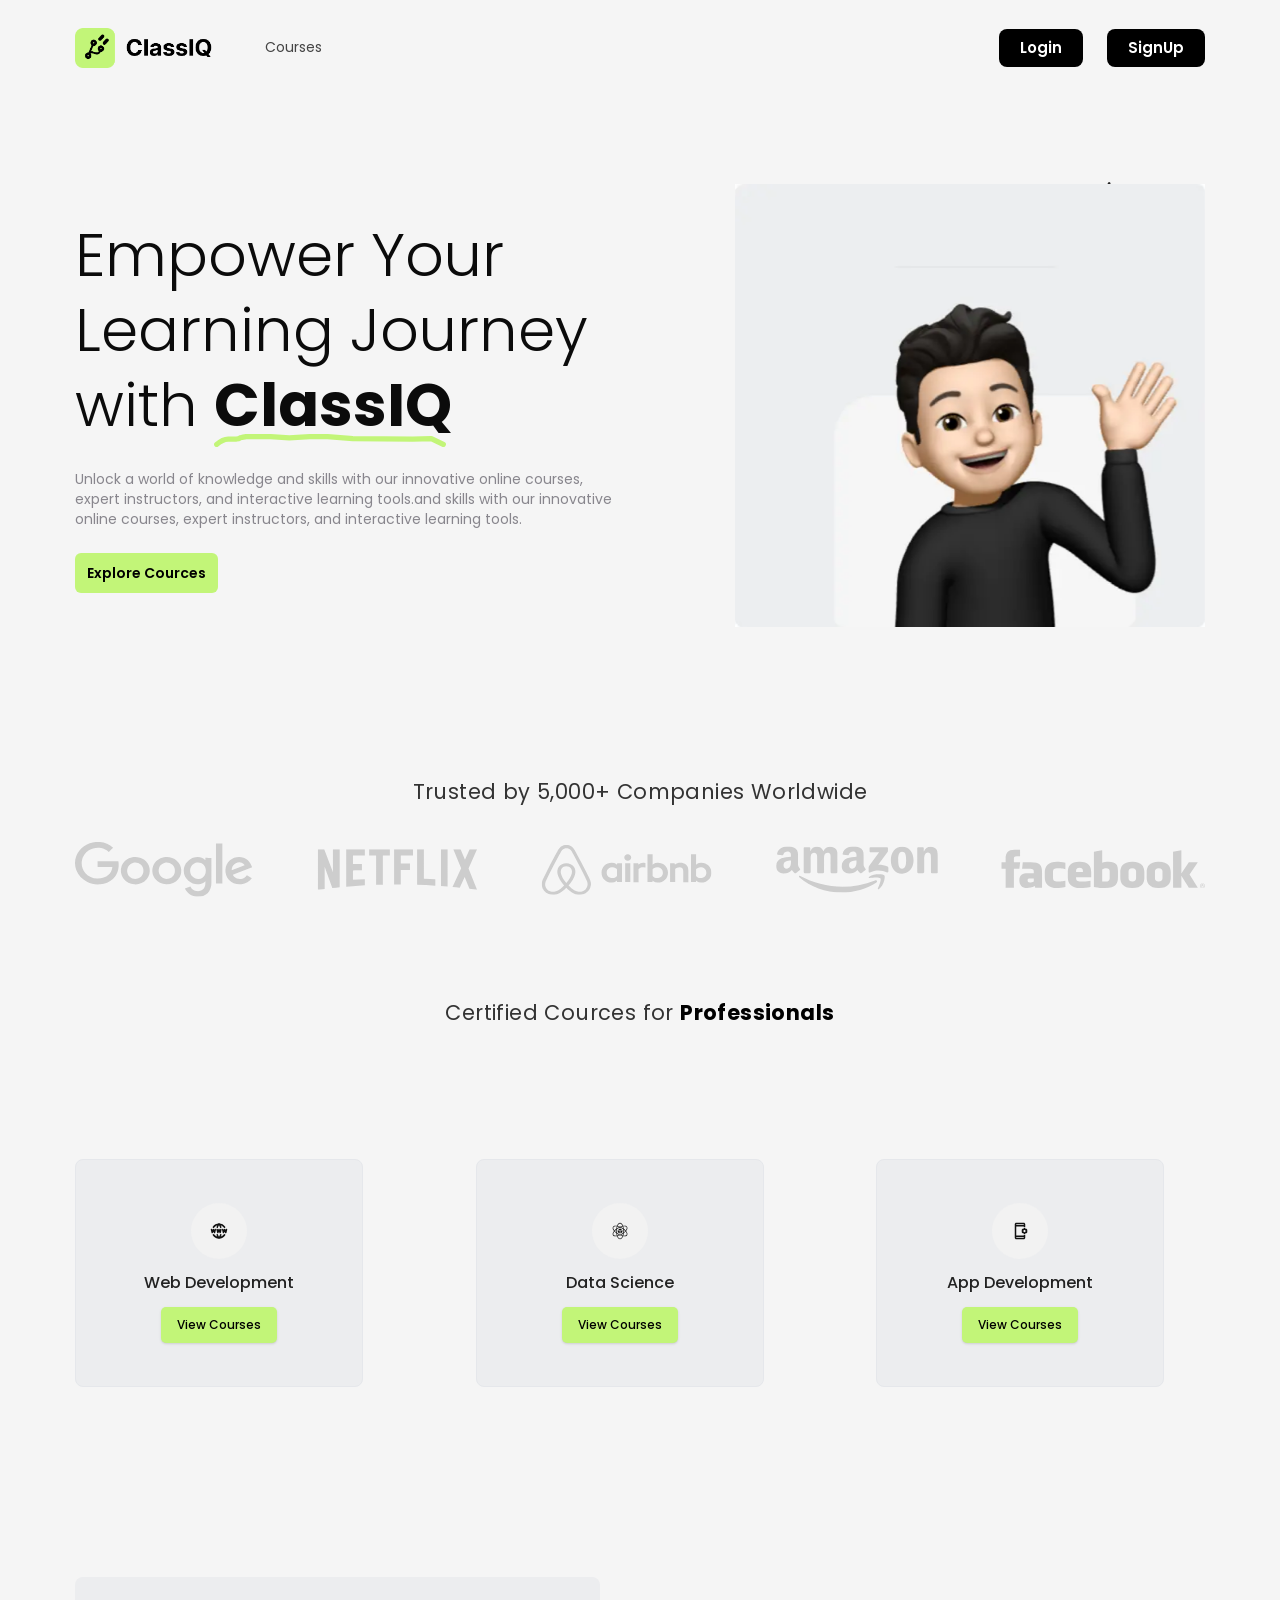
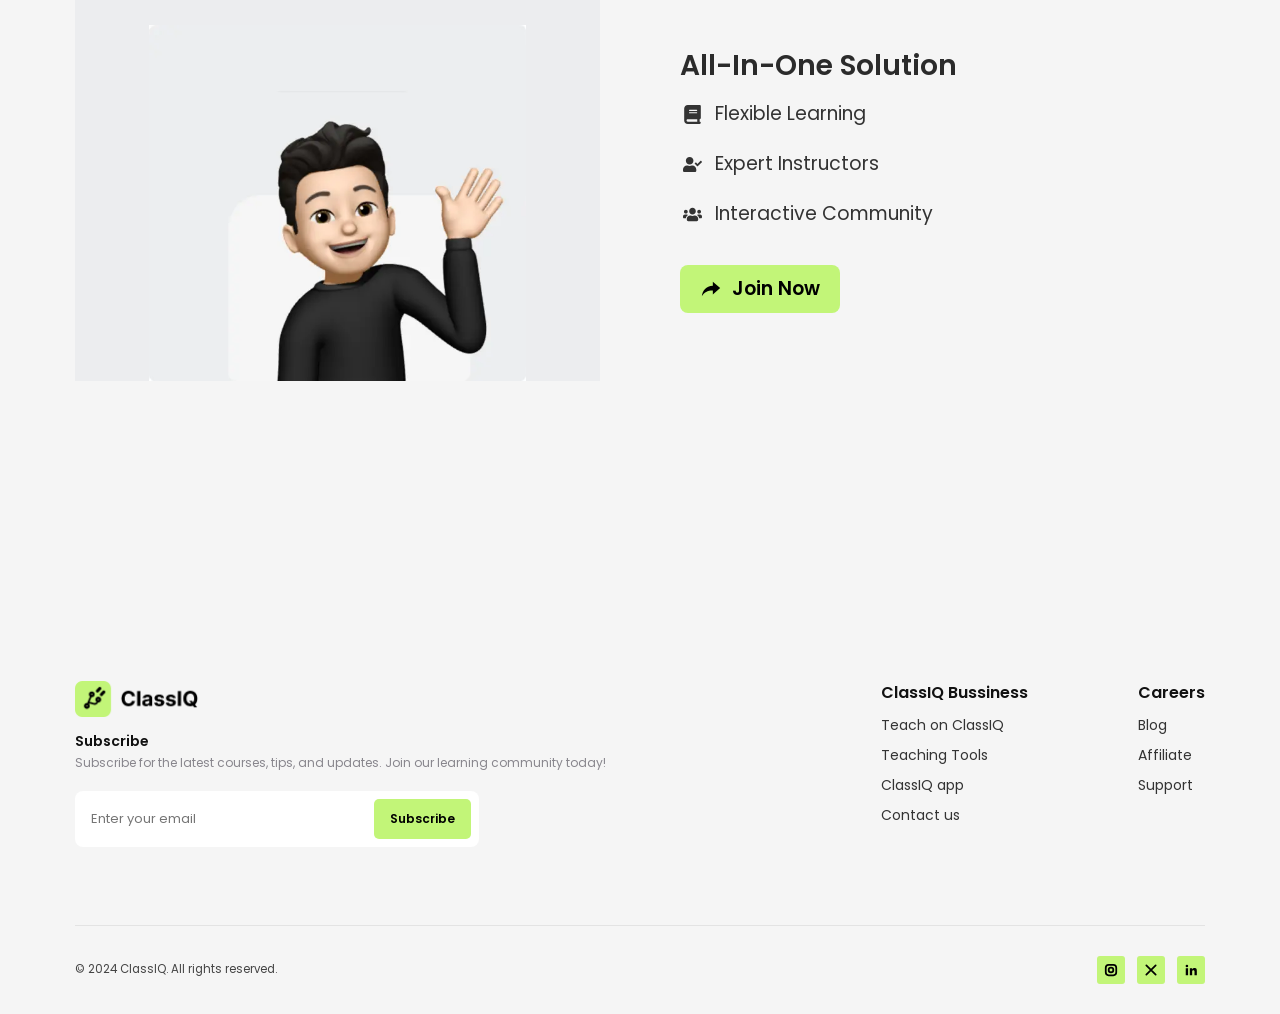
==== commit 0a6dcced: "new changes aper requirement" ====
--- a/index.html
+++ b/index.html
@@ -5,6 +5,7 @@
   <meta charset="UTF-8">
   <meta name="viewport" content="width=device-width, initial-scale=1.0">
   <title>ClassIQ - Empower Your Learning Journey</title>
+  <link rel="icon" type="image/svg+xml" href="/assets/m-logo-6JdjZV3d.svg">
   <meta name="description" content="Online courses, interactive learning tools, all-in-one solution, flexible learning, interactive community">
   <meta name="keywords" content="ClassIQ, ClassIQ app, ClassIQ Business, ClassIQ Business app, ClassIQ Business app download, ClassIQ Business app download for android, ClassIQ Business app download for ios, ClassIQ Business app download for pc, ClassIQ Business app download for windows, ClassIQ Business app download for mac, ClassIQ Business app download for linux, Teach on ClassIQ, teaching tools, online learning, interactive learning, flexible learning, interactive community, online courses, online classes, online education, online learning platform, online learning app, online learning software, online learning tools, online learning resources, online learning management system, online learning management software">
   <meta name="author" content="ClassIQ Business">
@@ -16,22 +17,25 @@
 
 <body>
 <!-- Header -->
-  <header class="site-header">
-    <div class="container nav">
-      <div class="nav-left">
-        <a href="index.html" class="brand">
+ <header class="site-header">
+  <div class="container nav">
+    <div class="nav-left">
+      <a href="./index.html" class="brand">
         <span class="brand-icon">
-            <img src="assets/logo-CSs2XfzI.png" alt="ClassIQ - Empower Your Learning Journey" data-fallback>
-          </span>
+          <img src="./assets/logo-CSs2XfzI.png" alt="ClassIQ - Empower Your Learning Journey" data-fallback>
+        </span>
       </a>
-        <a href="#courses" class="nav-link">Cources</a>
-      </div>
-      <div class="nav-right">
-        <a href="login.html" class="btn btn-dark">Login</a>
-        <a href="signup.html" class="btn btn-dark">SignUp</a>
-      </div>
+      <a href="#courses" class="nav-link">Courses</a>
     </div>
-  </header>
+    <span style="font-size:30px;cursor:pointer" class="mobile-hamburger" onclick="openNav()">☰</span>
+    <div class="nav-right sidenav" id="mySidenav">
+      <a href="javascript:void(0)" class="closebtn" onclick="closeNav()">&times;</a>
+      <a href="./login.html" class="btn btn-dark">Login</a>
+      <a href="./signup.html" class="btn btn-dark">SignUp</a>
+    </div>
+  </div>
+</header>
+
 <!-- Header End -->
   <main>
     <!-- Hero -->
@@ -74,7 +78,7 @@
             d="M14.4803 24.4188C14.4785 24.609 14.3789 24.6765 14.2331 24.8044C13.9611 25.0034 13.6323 25.1827 13.3301 25.3586C12.7292 25.7369 12.0982 26.0921 11.4973 26.4705C10.2423 27.2343 8.98723 27.998 7.70553 28.7654C7.05135 29.1508 6.40072 29.5629 5.74655 29.9483C5.52078 30.0869 5.32168 30.2219 5.08882 30.3071C5.01239 30.3444 4.95907 30.3515 4.85242 30.3657C4.85242 30.3657 4.71912 30.3834 4.7991 30.3728C4.7991 30.3728 4.82576 30.3692 4.82931 30.3959C4.74224 30.3532 4.74224 30.3532 4.80265 30.3994C4.74748 30.5967 4.85242 30.3657 4.83285 30.4225C4.85597 30.3923 4.81867 30.3159 4.81513 30.2892C4.82406 30.1524 4.83654 30.0422 4.84548 29.9054C4.87583 29.5215 4.90618 29.1376 4.96319 28.7502C5.03453 28.0624 5.12899 27.3444 5.22699 26.6531C5.45149 25.0767 5.72932 23.4932 6.09067 21.9258C6.17789 21.5615 5.86166 21.2237 5.52755 21.1596C5.14013 21.1026 4.85211 21.3851 4.76134 21.7227C4.40353 23.3168 4.12571 24.9003 3.90475 26.5033C3.79427 27.3048 3.68379 28.1063 3.63017 28.9274C3.56592 29.6685 3.31321 30.6246 3.83194 31.2611C4.83921 32.5109 6.67567 31.0186 7.60185 30.4342C9.03287 29.5656 10.4639 28.6971 11.8949 27.8285C12.6984 27.3418 13.5019 26.8551 14.3054 26.3684C14.9561 25.9563 15.82 25.5159 15.8363 24.6184C15.8435 24.2647 15.6606 23.9092 15.2732 23.8521C14.8857 23.7951 14.484 24.0385 14.4803 24.4188Z"
             fill="black" />
         </svg>
-        <img src="assets/user-pic-second.png" alt="Smiling instructor waving" data-fallback>
+        <img src="assets/user-pic-second.webp" loading="lazy" fetchpriority="high" alt="Smiling instructor waving" data-fallback>
       </div>
     </section>
     <!-- Hero End -->
@@ -128,7 +132,7 @@
     <!-- All in one -->
     <section class="container allinone">
       <div class="allinone-img">
-        <img src="assets/user-pic.png" alt="Smiling instructor waving" data-fallback>
+        <img src="assets/user-pic-second.webp" loading="lazy" fetchpriority="high" alt="Smiling instructor waving" data-fallback>
       </div>
       <div>
         <h2>All-In-One Solution</h2>
@@ -213,7 +217,7 @@
   <!-- Footer End -->
 
   <div class="toast" id="toast"></div>
-  <script src="js/script.js"></script>
+  <script src="js/main.js"></script>
 </body>
 
 </html>
--- a/css/style.css
+++ b/css/style.css
@@ -43,6 +43,8 @@
 /* ---------- Header ---------- */
 .site-header {
   padding: 28px 0;
+  position: relative;
+  z-index: 100000;
 }
 .nav {
   display: flex;
@@ -92,6 +94,7 @@
   transform: translateY(-2px);
   filter: brightness(0.97);
 }
+
 .btn-dark {
   background: #000;
   color: #fff;
@@ -885,7 +888,12 @@
   top: -2px;
   width: 30px;
 }
-
+.closebtn{
+  display: none;
+}
+.mobile-hamburger{
+  display: none;
+}
 @media (prefers-reduced-motion: reduce) {
   *,
   *::before,
@@ -946,4 +954,53 @@
   .auth-card .switch {
     font-size: 16px;
   }
-}
+.sidenav {
+  position: fixed;
+  top: 0;
+  right: 0;
+  height: 100vh;
+  height: 100dvh;
+  width: 0;
+  z-index: 9999;
+  display: block;
+  background-color: #fff;
+  overflow-x: hidden;
+  transition: width 0.35s ease;
+  padding-top: 60px;
+  box-shadow: -4px 0 16px rgba(0, 0, 0, 0.12);
+}
+
+.sidenav a {
+  padding: 8px 8px 8px 32px;
+  text-decoration: none;
+font-size: 18px;
+  color: #818181;
+  display: block;
+  transition: 0.3s;
+}
+
+.sidenav a:hover {
+  color: #aaa7a7;
+}
+
+.sidenav .closebtn {
+  position: absolute;
+  color: var(--ink);
+  top: 0;
+  right: 25px;
+  font-size: 36px;
+  margin-left: 50px;
+}
+.nav-right.sidenav .btn-dark{
+  background: none;
+}
+.closebtn{
+  display: block;
+}
+.mobile-hamburger{
+  display: block;
+}
+.nav-right.sidenav .btn-dark:hover {
+    box-shadow: none;
+}
+}
